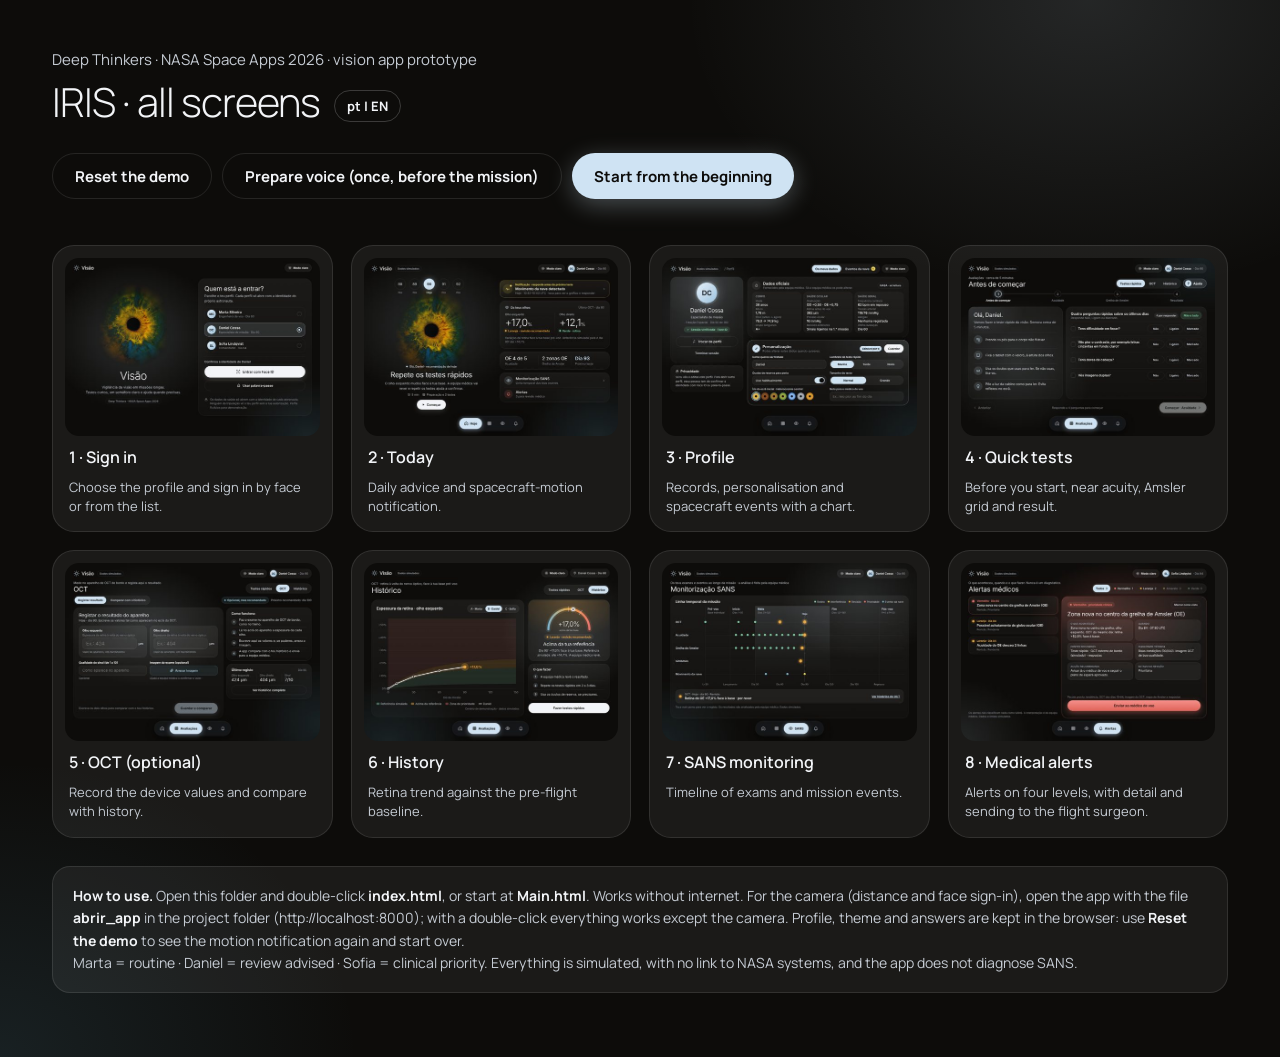
==== app/visao/index.html @ 24e13809 "Hoje: O essencial a bordo (olhos, corpo e regra de ouro)" ====
<!doctype html>
<html lang="en">
<head>
<meta charset="utf-8">
<meta name="viewport" content="width=device-width, initial-scale=1">
<title>IRIS · Deep Thinkers · prototype screens</title>
<link href="fonte.css?v=20261115e" rel="stylesheet">
<link href="iris.css?v=20261115e" rel="stylesheet">
<style>
:root{--bg:#0D0C0A;--card:rgba(255,255,255,0.06);--line:rgba(255,255,255,0.10);--tx:#F2F4F7;--tx2:#C5CBD3;--tx3:#8E959E;--acc:#CFE3F3;--acc-tx:#0D0C0A}
*{box-sizing:border-box}
body{margin:0;min-height:100vh;font-family:'Manrope',system-ui,sans-serif;color:var(--tx);-webkit-font-smoothing:antialiased;background:radial-gradient(45% 40% at 85% 0%,rgba(207,227,243,0.12),rgba(0,0,0,0) 70%),radial-gradient(40% 40% at 0% 100%,rgba(95,157,184,0.14),rgba(0,0,0,0) 70%),var(--bg)}
main{max-width:1240px;margin:0 auto;padding:48px 32px 64px}
header{display:flex;align-items:flex-end;justify-content:space-between;gap:24px;flex-wrap:wrap;margin-bottom:28px}
h1{margin:4px 0 0;font-size:40px;font-weight:300;letter-spacing:-1px}
.sub{font-size:15px;color:var(--tx2)}
.acoes{display:flex;gap:10px;flex-wrap:wrap}
.btn{display:inline-flex;align-items:center;height:46px;padding:0 22px;border-radius:23px;font:inherit;font-size:15px;font-weight:700;text-decoration:none;cursor:pointer}
.btn-acc{background:var(--acc);color:var(--acc-tx);border:0;box-shadow:0 6px 24px rgba(207,227,243,0.3)}
.btn-sec{background:transparent;color:var(--tx);border:1px solid var(--line)}
.btn-sec:hover{border-color:rgba(255,255,255,0.3)}
.grelha{display:grid;grid-template-columns:repeat(auto-fill,minmax(270px,1fr));gap:18px}
.cartao{display:flex;flex-direction:column;gap:10px;padding:12px 12px 16px;border-radius:22px;background:var(--card);border:1px solid var(--line);text-decoration:none;color:var(--tx);transition:transform .15s ease,border-color .15s ease}
.cartao:hover{transform:translateY(-2px);border-color:rgba(207,227,243,0.45)}
.cartao img{width:100%;aspect-ratio:1194/834;object-fit:cover;border-radius:14px;display:block;background:#000}
.cartao b{font-size:16px;font-weight:600;padding:0 4px}
.cartao span{font-size:13px;line-height:1.45;color:var(--tx2);padding:0 4px}
.nota{margin-top:28px;padding:18px 20px;border-radius:18px;background:var(--card);border:1px solid var(--line);font-size:14px;line-height:1.6;color:var(--tx2)}
.nota b{color:var(--tx)}
#estado{font-size:13px;color:var(--tx3);min-height:18px}
</style>
</head>
<body>
<main>
<header>
<div>
<span class="sub">Deep Thinkers · NASA Space Apps 2026 · vision app prototype</span>
<h1>IRIS · all screens</h1>
</div>
<div class="acoes">
<button class="btn btn-sec" type="button" id="repor">Reset the demo</button>
<button class="btn btn-sec" type="button" id="preparar-voz" title="Downloads the speech-recognition language pack once, with internet. After that it works offline.">Prepare voice (once, before the mission)</button>
<a class="btn btn-acc" href="Main.html">Start from the beginning</a>
</div>
</header>
<div id="estado" role="status"></div>
<div class="grelha">
<a class="cartao" href="Main.html"><img src="assets/miniaturas/Main.jpg" alt=""><b>1 · Sign in</b><span>Choose the profile and sign in by face or from the list.</span></a>
<a class="cartao" href="Hoje.html"><img src="assets/miniaturas/Hoje.jpg" alt=""><b>2 · Today</b><span>Daily advice and spacecraft-motion notification.</span></a>
<a class="cartao" href="Perfil.html"><img src="assets/miniaturas/Perfil.jpg" alt=""><b>3 · Profile</b><span>Records, personalisation and spacecraft events with a chart.</span></a>
<a class="cartao" href="TesteRapido.html"><img src="assets/miniaturas/TesteRapido.jpg" alt=""><b>4 · Quick tests</b><span>Before you start, near acuity, Amsler grid and result.</span></a>
<a class="cartao" href="OCT.html"><img src="assets/miniaturas/OCT.jpg" alt=""><b>5 · OCT (optional)</b><span>Record the device values and compare with history.</span></a>
<a class="cartao" href="Tendencia.html"><img src="assets/miniaturas/Tendencia.jpg" alt=""><b>6 · History</b><span>Retina trend against the pre-flight baseline.</span></a>
<a class="cartao" href="SANS.html"><img src="assets/miniaturas/SANS.jpg" alt=""><b>7 · SANS monitoring</b><span>Timeline of exams and mission events.</span></a>
<a class="cartao" href="Alerta.html"><img src="assets/miniaturas/Alerta.jpg" alt=""><b>8 · Medical alerts</b><span>Alerts on four levels, with detail and sending to the flight surgeon.</span></a>
</div>
<div class="nota">
<b>How to use.</b> Open this folder and double-click <b>index.html</b>, or start at <b>Main.html</b>. Works without internet. For the camera (distance and face sign-in), open the app with the file <b>abrir_app</b> in the project folder (http://localhost:8000); with a double-click everything works except the camera. Profile, theme and answers are kept in the browser: use <b>Reset the demo</b> to see the motion notification again and start over.<br>
Marta = routine · Daniel = review advised · Sofia = clinical priority. Everything is simulated, with no link to NASA systems, and the app does not diagnose SANS.
</div>
</main>
<script src="i18n.js?v=20261115e"></script>
<script src="voz.js?v=20261115e"></script>
<script>
// Reconhecimento de voz no aparelho: o pacote de português descarrega-se UMA vez, com internet.
document.getElementById('preparar-voz').addEventListener('click', function () {
  var e = document.getElementById('estado');
  if (!window.Voz) { e.textContent = 'Voice module missing.'; return; }
  e.textContent = 'Preparing speech recognition…';
  window.Voz.prepararMicrofone().then(function (r) { e.textContent = r.mensagem; });
});
document.getElementById('repor').addEventListener('click', function () {
  var n = 0;
  try {
    Object.keys(window.localStorage).forEach(function (k) {
      if (k.indexOf('visao-') === 0) { window.localStorage.removeItem(k); n++; }   // os testes reais (dt_registos) e os rostos (dt_rostos) não são apagados aqui
    });
    document.getElementById('estado').textContent = 'Demo reset.';
  } catch (e) {
    document.getElementById('estado').textContent = 'This browser does not allow local data: each page always starts from scratch.';
  }
});
</script>
<script>
// Língua: traduz a página e põe o botão PT/EN no título (esta página não usa o runtime).
(function () {
  var original = null;
  function aplicar() {
    if (!window.I18N) return;
    if (original === null) original = document.body.innerHTML;
    else document.body.innerHTML = original;
    window.I18N.aplicar(document.body);
    var h = document.querySelector('h1'); if (!h || document.querySelector('.dt-lingua')) return;
    var pt = window.I18N.lingua() === 'pt', b = document.createElement('button');
    b.type = 'button'; b.className = 'dt-lingua'; b.textContent = pt ? 'PT | en' : 'pt | EN';
    b.setAttribute('aria-label', pt ? 'Mudar para inglês' : 'Switch to Portuguese');
    b.style.cssText = 'margin-left:14px;vertical-align:middle;height:32px;padding:0 12px;border-radius:16px;border:1px solid rgba(127,127,127,.4);background:transparent;color:inherit;font:inherit;font-size:13px;font-weight:700;cursor:pointer';
    b.addEventListener('click', function () { window.I18N.mudar(pt ? 'en' : 'pt'); location.reload(); });
    h.appendChild(b);
  }
  if (document.readyState === 'loading') document.addEventListener('DOMContentLoaded', aplicar); else aplicar();
})();
</script>
</body>
</html>
---- app/visao/fonte.css ----
/* Manrope (SIL Open Font License) guardada no projecto: a app não pode depender da internet. */
@font-face{font-family:'Manrope';font-style:normal;font-display:swap;font-weight:200 800;src:url(assets/fonte/manrope-latin-ext-wght-normal.woff2) format('woff2');unicode-range:U+0100-02BA,U+02BD-02C5,U+02C7-02CC,U+02CE-02D7,U+02DD-02FF,U+0304,U+0308,U+0329,U+1D00-1DBF,U+1E00-1E9F,U+1EF2-1EFF,U+2020,U+20A0-20AB,U+20AD-20C0,U+2113,U+2C60-2C7F,U+A720-A7FF}
@font-face{font-family:'Manrope';font-style:normal;font-display:swap;font-weight:200 800;src:url(assets/fonte/manrope-latin-wght-normal.woff2) format('woff2');unicode-range:U+0000-00FF,U+0131,U+0152-0153,U+02BB-02BC,U+02C6,U+02DA,U+02DC,U+0304,U+0308,U+0329,U+2000-206F,U+20AC,U+2122,U+2191,U+2193,U+2212,U+2215,U+FEFF,U+FFFD}

/* Modo coluna (telemóvel): nada dentro de um bloco passa da largura do ecrã. */
.modo-coluna .fluido, .modo-coluna .fluido *{min-width:0}
.modo-coluna .fluido *:not(svg):not(svg *){max-width:100%}
.modo-coluna .fluido svg{max-width:100%;height:auto}
.modo-coluna body{overflow:hidden}

/* Vídeo da câmara: escondido quando está guardado no <body>, visível (em espelho) quando encaixado num ecrã. */
body > video.fixo{position:fixed;left:0;top:0;width:2px;height:2px;opacity:0;pointer-events:none}
[data-fixo] > video.fixo{position:absolute;left:0;top:0;width:100%;height:100%;object-fit:cover;transform:scaleX(-1);max-width:none}
---- app/visao/iris.css ----
/* O fundo acompanha a cor da íris escolhida (Perfil > Íris).
   Escuro: preto com o brilho da cor da íris. Claro: branco com a cor da íris.
   A classe iris-<nome> é posta pelo runtime.js no ecrã e no fundo. */
.tema-escuro.iris-original{--glow1:rgba(232,178,58,0.40);--glow2:rgba(111,169,201,0.30)}
.tema-claro.iris-original{--glow1:rgba(232,178,58,0.40);--glow2:rgba(111,169,201,0.30)}
.tema-escuro.iris-castanho{--glow1:rgba(140,78,30,0.40);--glow2:rgba(176,122,74,0.30)}
.tema-claro.iris-castanho{--glow1:rgba(140,78,30,0.40);--glow2:rgba(176,122,74,0.30)}
.tema-escuro.iris-avela{--glow1:rgba(168,116,42,0.40);--glow2:rgba(94,122,58,0.30)}
.tema-claro.iris-avela{--glow1:rgba(168,116,42,0.40);--glow2:rgba(94,122,58,0.30)}
.tema-escuro.iris-verde{--glow1:rgba(163,162,58,0.40);--glow2:rgba(63,138,80,0.30)}
.tema-claro.iris-verde{--glow1:rgba(163,162,58,0.40);--glow2:rgba(63,138,80,0.30)}
.tema-escuro.iris-azul{--glow1:rgba(141,184,234,0.40);--glow2:rgba(47,111,214,0.30)}
.tema-claro.iris-azul{--glow1:rgba(141,184,234,0.40);--glow2:rgba(47,111,214,0.30)}
.tema-escuro.iris-cinzento{--glow1:rgba(169,175,184,0.40);--glow2:rgba(122,133,148,0.30)}
.tema-claro.iris-cinzento{--glow1:rgba(169,175,184,0.40);--glow2:rgba(122,133,148,0.30)}
.tema-escuro.iris-ambar{--glow1:rgba(224,160,48,0.40);--glow2:rgba(198,120,24,0.30)}
.tema-claro.iris-ambar{--glow1:rgba(224,160,48,0.40);--glow2:rgba(198,120,24,0.30)}

/* As imagens da íris têm o halo cortado a direito perto das bordas; no modo claro via-se como uma barra.
   Esta máscara esbate a imagem em círculo antes do corte (vale para todas as íris, nos dois temas). */
img[src*="iris_"]{-webkit-mask-image:radial-gradient(closest-side,#000 60%,rgba(0,0,0,0) 80%);mask-image:radial-gradient(closest-side,#000 60%,rgba(0,0,0,0) 80%)}
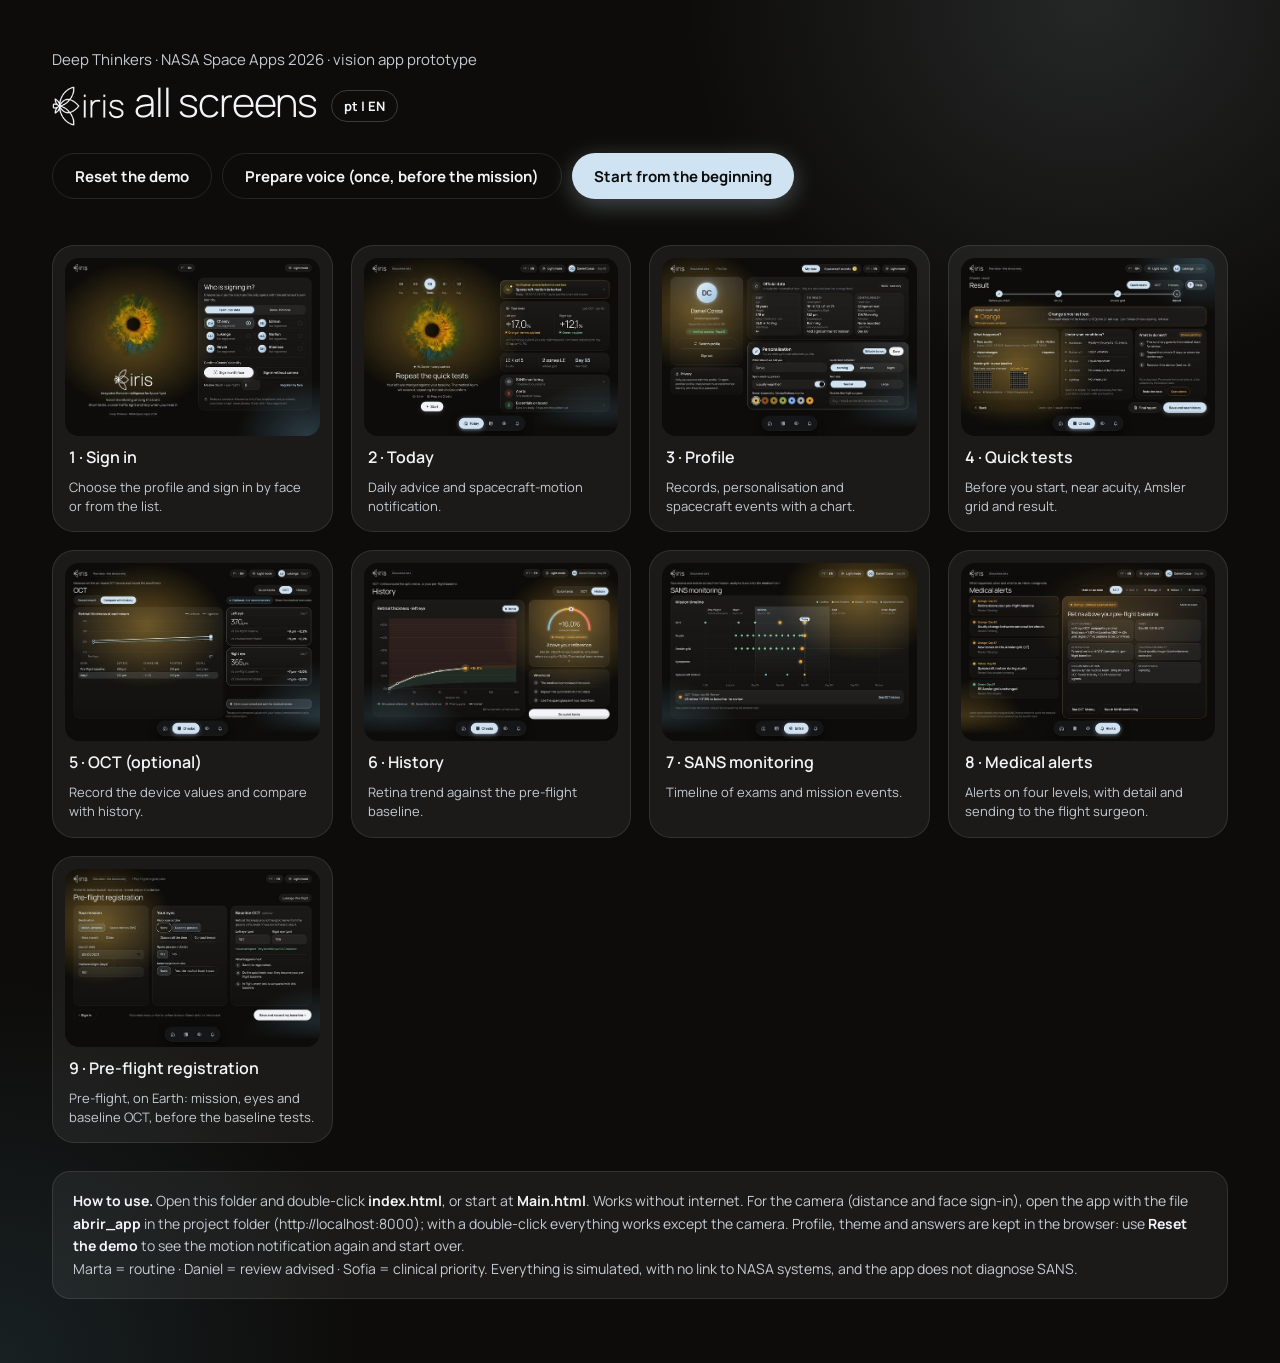
==== commit 80ce41a2: "Logotipo IRIS e limpeza de incoerencias na interface" ====
--- a/app/visao/index.html
+++ b/app/visao/index.html
@@ -3,9 +3,10 @@
 <head>
 <meta charset="utf-8">
 <meta name="viewport" content="width=device-width, initial-scale=1">
+<link rel="icon" href="assets/logo_icone.png">
 <title>IRIS · Deep Thinkers · prototype screens</title>
-<link href="fonte.css?v=20261115e" rel="stylesheet">
-<link href="iris.css?v=20261115e" rel="stylesheet">
+<link href="fonte.css?v=20261115h" rel="stylesheet">
+<link href="iris.css?v=20261115h" rel="stylesheet">
 <style>
 :root{--bg:#0D0C0A;--card:rgba(255,255,255,0.06);--line:rgba(255,255,255,0.10);--tx:#F2F4F7;--tx2:#C5CBD3;--tx3:#8E959E;--acc:#CFE3F3;--acc-tx:#0D0C0A}
 *{box-sizing:border-box}
@@ -35,7 +36,7 @@
 <header>
 <div>
 <span class="sub">Deep Thinkers · NASA Space Apps 2026 · vision app prototype</span>
-<h1>IRIS · all screens</h1>
+<h1><span class="dt-logo" role="img" aria-label="IRIS" style="width: 72px; height: 40px; vertical-align: middle; margin-right: 10px"></span>all screens</h1>
 </div>
 <div class="acoes">
 <button class="btn btn-sec" type="button" id="repor">Reset the demo</button>
@@ -53,14 +54,15 @@
 <a class="cartao" href="Tendencia.html"><img src="assets/miniaturas/Tendencia.jpg" alt=""><b>6 · History</b><span>Retina trend against the pre-flight baseline.</span></a>
 <a class="cartao" href="SANS.html"><img src="assets/miniaturas/SANS.jpg" alt=""><b>7 · SANS monitoring</b><span>Timeline of exams and mission events.</span></a>
 <a class="cartao" href="Alerta.html"><img src="assets/miniaturas/Alerta.jpg" alt=""><b>8 · Medical alerts</b><span>Alerts on four levels, with detail and sending to the flight surgeon.</span></a>
+<a class="cartao" href="Registo.html"><img src="assets/miniaturas/Registo.jpg" alt=""><b>9 · Pre-flight registration</b><span>Day 0, on Earth: mission, eyes and baseline OCT, before the baseline tests.</span></a>
 </div>
 <div class="nota">
 <b>How to use.</b> Open this folder and double-click <b>index.html</b>, or start at <b>Main.html</b>. Works without internet. For the camera (distance and face sign-in), open the app with the file <b>abrir_app</b> in the project folder (http://localhost:8000); with a double-click everything works except the camera. Profile, theme and answers are kept in the browser: use <b>Reset the demo</b> to see the motion notification again and start over.<br>
 Marta = routine · Daniel = review advised · Sofia = clinical priority. Everything is simulated, with no link to NASA systems, and the app does not diagnose SANS.
 </div>
 </main>
-<script src="i18n.js?v=20261115e"></script>
-<script src="voz.js?v=20261115e"></script>
+<script src="i18n.js?v=20261115h"></script>
+<script src="voz.js?v=20261115h"></script>
 <script>
 // Reconhecimento de voz no aparelho: o pacote de português descarrega-se UMA vez, com internet.
 document.getElementById('preparar-voz').addEventListener('click', function () {
--- a/app/visao/fonte.css
+++ b/app/visao/fonte.css
@@ -11,3 +11,7 @@
 /* Vídeo da câmara: escondido quando está guardado no <body>, visível (em espelho) quando encaixado num ecrã. */
 body > video.fixo{position:fixed;left:0;top:0;width:2px;height:2px;opacity:0;pointer-events:none}
 [data-fixo] > video.fixo{position:absolute;left:0;top:0;width:100%;height:100%;object-fit:cover;transform:scaleX(-1);max-width:none}
+
+/* Logótipo IRIS (assets/logo_iris.png é uma máscara: toma a cor do texto, por isso serve nos dois temas) */
+.dt-logo,.dt-marca{display:inline-block;flex:none;background:currentColor;-webkit-mask:url(assets/logo_iris.png) center/contain no-repeat;mask:url(assets/logo_iris.png) center/contain no-repeat}
+.dt-marca{-webkit-mask-image:url(assets/logo_marca.png);mask-image:url(assets/logo_marca.png)}
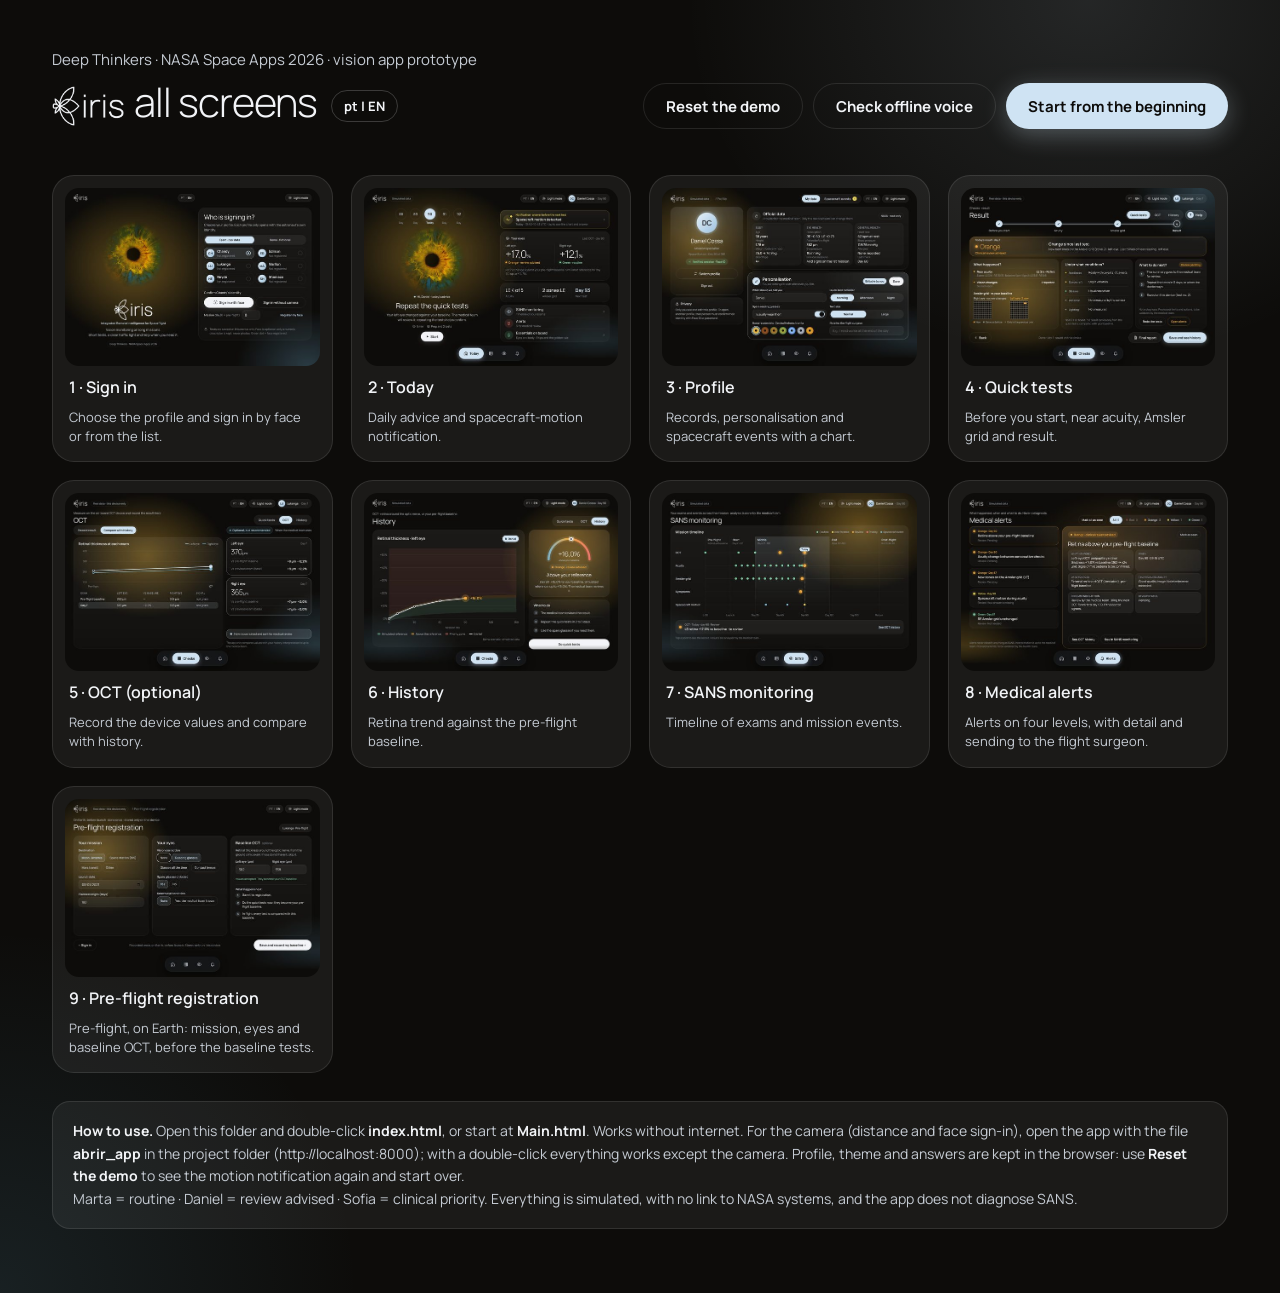
==== commit d04352c4: "Voz offline em qualquer browser com reconhecedor Vosk incluido na app" ====
--- a/app/visao/index.html
+++ b/app/visao/index.html
@@ -5,8 +5,8 @@
 <meta name="viewport" content="width=device-width, initial-scale=1">
 <link rel="icon" href="assets/logo_icone.png">
 <title>IRIS · Deep Thinkers · prototype screens</title>
-<link href="fonte.css?v=20261115h" rel="stylesheet">
-<link href="iris.css?v=20261115h" rel="stylesheet">
+<link href="fonte.css?v=20261115p" rel="stylesheet">
+<link href="iris.css?v=20261115p" rel="stylesheet">
 <style>
 :root{--bg:#0D0C0A;--card:rgba(255,255,255,0.06);--line:rgba(255,255,255,0.10);--tx:#F2F4F7;--tx2:#C5CBD3;--tx3:#8E959E;--acc:#CFE3F3;--acc-tx:#0D0C0A}
 *{box-sizing:border-box}
@@ -40,7 +40,7 @@
 </div>
 <div class="acoes">
 <button class="btn btn-sec" type="button" id="repor">Reset the demo</button>
-<button class="btn btn-sec" type="button" id="preparar-voz" title="Downloads the speech-recognition language pack once, with internet. After that it works offline.">Prepare voice (once, before the mission)</button>
+<button class="btn btn-sec" type="button" id="preparar-voz" title="Loads the offline voice recognition that ships with the app (about 40 MB). No internet is used.">Check offline voice</button>
 <a class="btn btn-acc" href="Main.html">Start from the beginning</a>
 </div>
 </header>
@@ -61,14 +61,14 @@
 Marta = routine · Daniel = review advised · Sofia = clinical priority. Everything is simulated, with no link to NASA systems, and the app does not diagnose SANS.
 </div>
 </main>
-<script src="i18n.js?v=20261115h"></script>
-<script src="voz.js?v=20261115h"></script>
+<script src="i18n.js?v=20261115p"></script>
+<script src="voz.js?v=20261115p"></script>
 <script>
-// Reconhecimento de voz no aparelho: o pacote de português descarrega-se UMA vez, com internet.
+// Reconhecimento de voz offline (Vosk, dentro da app): confirma que corre neste browser.
 document.getElementById('preparar-voz').addEventListener('click', function () {
   var e = document.getElementById('estado');
   if (!window.Voz) { e.textContent = 'Voice module missing.'; return; }
-  e.textContent = 'Preparing speech recognition…';
+  e.textContent = 'Loading offline voice recognition…';
   window.Voz.prepararMicrofone().then(function (r) { e.textContent = r.mensagem; });
 });
 document.getElementById('repor').addEventListener('click', function () {
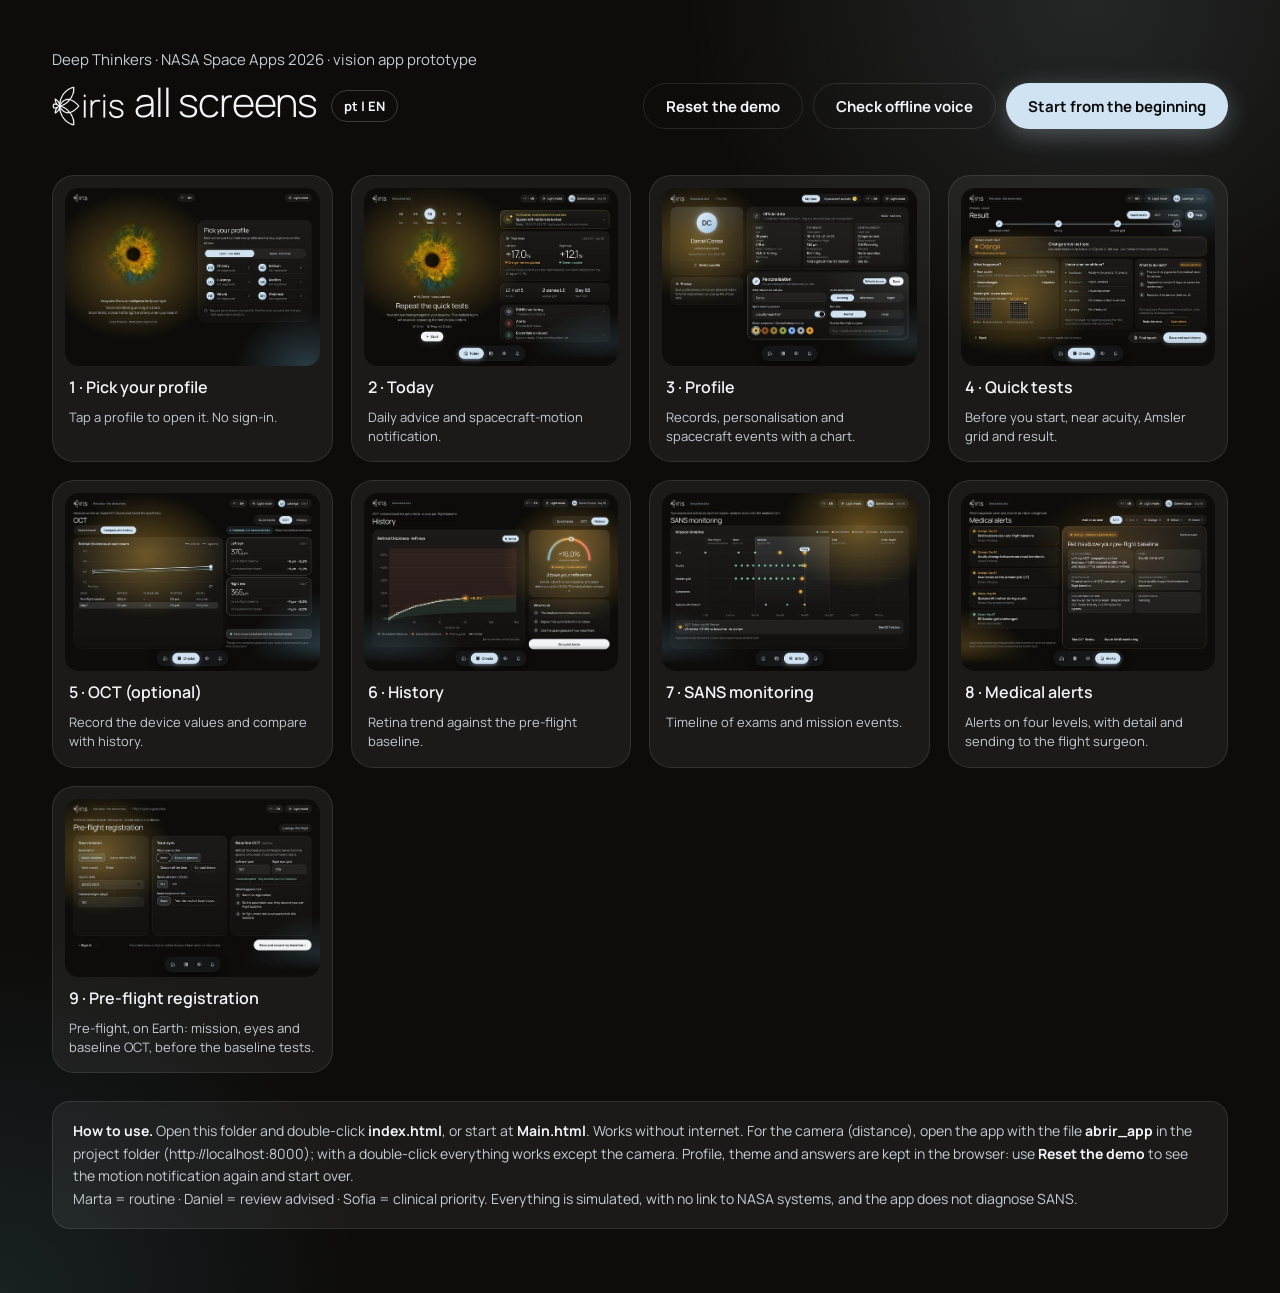
==== commit d0eb89fc: "Pick your profile sem autenticação: um toque abre o perfil" ====
--- a/app/visao/index.html
+++ b/app/visao/index.html
@@ -5,8 +5,8 @@
 <meta name="viewport" content="width=device-width, initial-scale=1">
 <link rel="icon" href="assets/logo_icone.png">
 <title>IRIS · Deep Thinkers · prototype screens</title>
-<link href="fonte.css?v=20261115p" rel="stylesheet">
-<link href="iris.css?v=20261115p" rel="stylesheet">
+<link href="fonte.css?v=20261115u" rel="stylesheet">
+<link href="iris.css?v=20261115u" rel="stylesheet">
 <style>
 :root{--bg:#0D0C0A;--card:rgba(255,255,255,0.06);--line:rgba(255,255,255,0.10);--tx:#F2F4F7;--tx2:#C5CBD3;--tx3:#8E959E;--acc:#CFE3F3;--acc-tx:#0D0C0A}
 *{box-sizing:border-box}
@@ -46,7 +46,7 @@
 </header>
 <div id="estado" role="status"></div>
 <div class="grelha">
-<a class="cartao" href="Main.html"><img src="assets/miniaturas/Main.jpg" alt=""><b>1 · Sign in</b><span>Choose the profile and sign in by face or from the list.</span></a>
+<a class="cartao" href="Main.html"><img src="assets/miniaturas/Main.jpg" alt=""><b>1 · Pick your profile</b><span>Tap a profile to open it. No sign-in.</span></a>
 <a class="cartao" href="Hoje.html"><img src="assets/miniaturas/Hoje.jpg" alt=""><b>2 · Today</b><span>Daily advice and spacecraft-motion notification.</span></a>
 <a class="cartao" href="Perfil.html"><img src="assets/miniaturas/Perfil.jpg" alt=""><b>3 · Profile</b><span>Records, personalisation and spacecraft events with a chart.</span></a>
 <a class="cartao" href="TesteRapido.html"><img src="assets/miniaturas/TesteRapido.jpg" alt=""><b>4 · Quick tests</b><span>Before you start, near acuity, Amsler grid and result.</span></a>
@@ -57,12 +57,12 @@
 <a class="cartao" href="Registo.html"><img src="assets/miniaturas/Registo.jpg" alt=""><b>9 · Pre-flight registration</b><span>Day 0, on Earth: mission, eyes and baseline OCT, before the baseline tests.</span></a>
 </div>
 <div class="nota">
-<b>How to use.</b> Open this folder and double-click <b>index.html</b>, or start at <b>Main.html</b>. Works without internet. For the camera (distance and face sign-in), open the app with the file <b>abrir_app</b> in the project folder (http://localhost:8000); with a double-click everything works except the camera. Profile, theme and answers are kept in the browser: use <b>Reset the demo</b> to see the motion notification again and start over.<br>
+<b>How to use.</b> Open this folder and double-click <b>index.html</b>, or start at <b>Main.html</b>. Works without internet. For the camera (distance), open the app with the file <b>abrir_app</b> in the project folder (http://localhost:8000); with a double-click everything works except the camera. Profile, theme and answers are kept in the browser: use <b>Reset the demo</b> to see the motion notification again and start over.<br>
 Marta = routine · Daniel = review advised · Sofia = clinical priority. Everything is simulated, with no link to NASA systems, and the app does not diagnose SANS.
 </div>
 </main>
-<script src="i18n.js?v=20261115p"></script>
-<script src="voz.js?v=20261115p"></script>
+<script src="i18n.js?v=20261115u"></script>
+<script src="voz.js?v=20261115u"></script>
 <script>
 // Reconhecimento de voz offline (Vosk, dentro da app): confirma que corre neste browser.
 document.getElementById('preparar-voz').addEventListener('click', function () {
@@ -75,7 +75,7 @@
   var n = 0;
   try {
     Object.keys(window.localStorage).forEach(function (k) {
-      if (k.indexOf('visao-') === 0) { window.localStorage.removeItem(k); n++; }   // os testes reais (dt_registos) e os rostos (dt_rostos) não são apagados aqui
+      if (k.indexOf('visao-') === 0) { window.localStorage.removeItem(k); n++; }   // os testes reais (dt_registos) não são apagados aqui
     });
     document.getElementById('estado').textContent = 'Demo reset.';
   } catch (e) {
